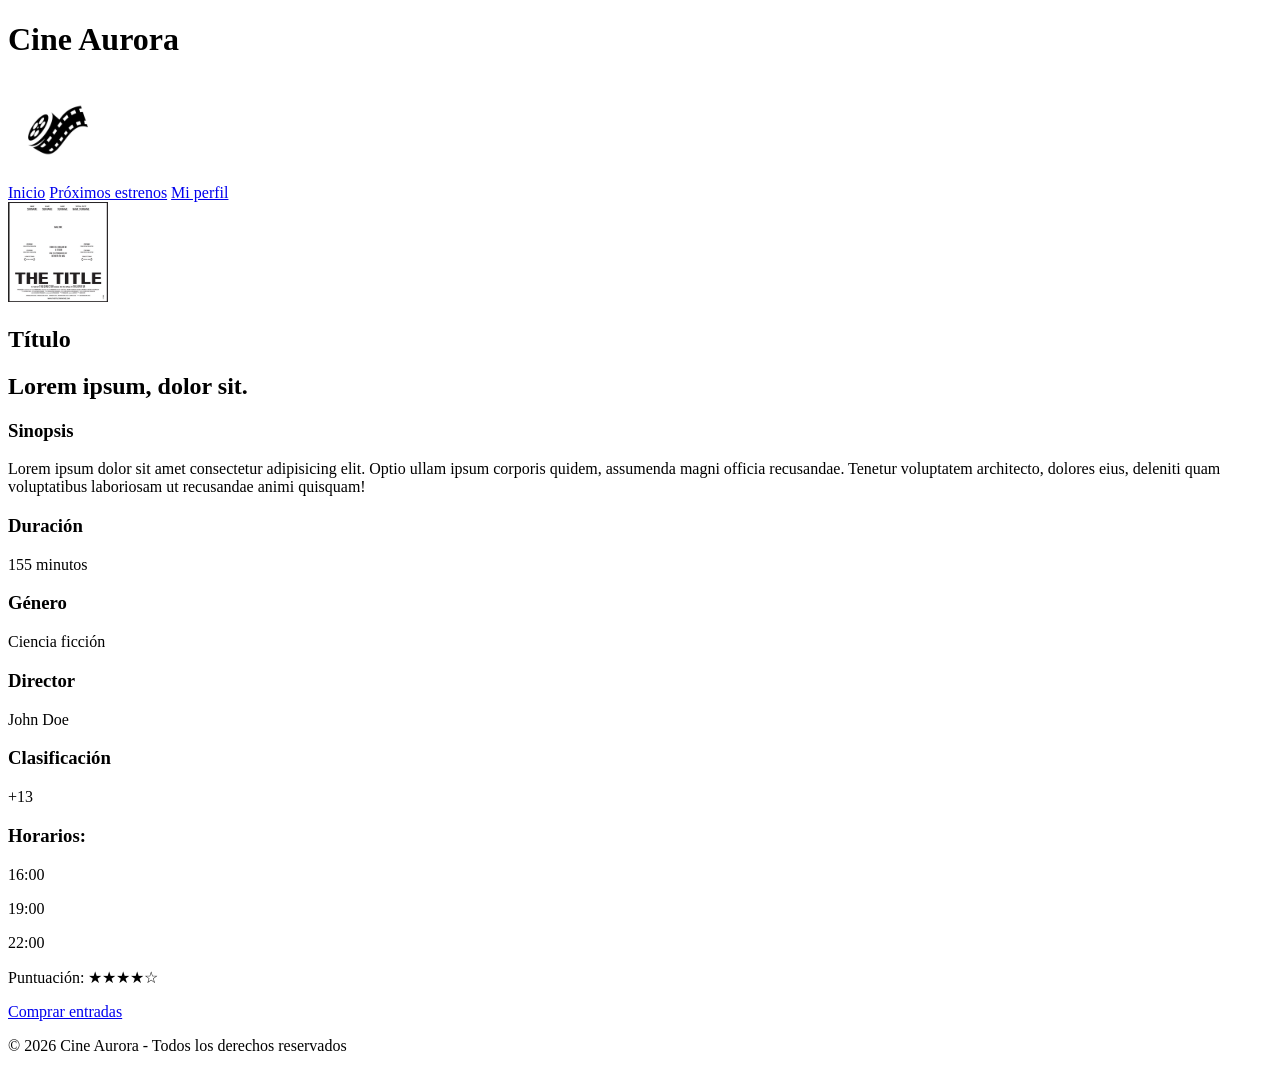
==== pages/detalle.html @ 2ca14af8 "Archivos iniciales TP2 - Prog III - 2026" ====
<!doctype html>
<html lang="es">
  <head>
    <meta charset="UTF-8" />
    <meta name="viewport" content="width=device-width, initial-scale=1.0" />
    <title>Cine Aurora 📽️</title>
    <meta name="description" content="Cine Aurora - Detalle de la película." />
    <link rel="icon" href="../assets/favicon/logo-cine.png" />
    <link rel="stylesheet" href="../css/style.css" />
  </head>
  <body>
    <header>
      <div>
        <h1>Cine Aurora</h1>
        <img src="../assets/favicon/logo-cine.png" alt="logo-cine-aurora" />
      </div>
      <div>
        <nav>
          <a href="../index.html">Inicio</a>
          <a href="../pages/estrenos.html">Próximos estrenos</a>
          <a href="../pages/login.html">Mi perfil</a>
        </nav>
      </div>
    </header>

    <main>
      <section>
        <div>
          <img src="../assets/img/poster-1.png" alt="Póster" />
        </div>
        <div>
          <div>
            <h1>Título</h1>
            <h2>Lorem ipsum, dolor sit.</h2>
          </div>
          <div>
            <h3>Sinopsis</h3>
            <p>
              Lorem ipsum dolor sit amet consectetur adipisicing elit. Optio
              ullam ipsum corporis quidem, assumenda magni officia recusandae.
              Tenetur voluptatem architecto, dolores eius, deleniti quam
              voluptatibus laboriosam ut recusandae animi quisquam!
            </p>
          </div>
          <div>
            <h3>Duración</h3>
            <p>155 minutos</p>
          </div>

          <div>
            <h3>Género</h3>
            <p>Ciencia ficción</p>
          </div>

          <div>
            <h3>Director</h3>
            <p>John Doe</p>
          </div>

          <div>
            <h3>Clasificación</h3>
            <p>+13</p>
          </div>
          <div>
            <h3>Horarios:</h3>
            <p>16:00</p>
            <p>19:00</p>
            <p>22:00</p>
          </div>
          <div>
            <p>Puntuación: ★★★★☆</p>
          </div>
          <a
            href="#"
            onclick="
              alert('Lo sentimos, en este momento no funciona nuestro sistema')
            "
            >Comprar entradas</a
          >
        </div>
      </section>
    </main>

    <footer>
      <p>&copy; 2026 Cine Aurora - Todos los derechos reservados</p>
    </footer>
  </body>
</html>
---- css/style.css ----
@import url(./components/poster.css); /* solo tiene modificado las dimensiones de las img */

/* Paletas de colores que pueden usar: */

/* Paleta 1: */
/*:root {
  --color-fondo: #0f172a;
  --color-superficie: #1e293b;
  --color-primario: #e11d48;
  --color-secundario: #f59e0b;
  --color-texto: #f8fafc;
  --color-texto-suave: #94a3b8;
}*/

/* Paleta 2: */
/*:root {
  --color-fondo: #fff8e7;
  --color-superficie: #ffe8a3;
  --color-primario: #e63946;
  --color-secundario: #ffb703;
  --color-texto: #1d3557;
  --color-texto-suave: #457b9d;
}*/

/* Paleta 3: */
/*:root {
  --color-fondo: #141414;
  --color-superficie: #1f1f1f;
  --color-primario: #e50914;
  --color-secundario: #00b4d8;
  --color-texto: #ffffff;
  --color-texto-suave: #b3b3b3;
}*/
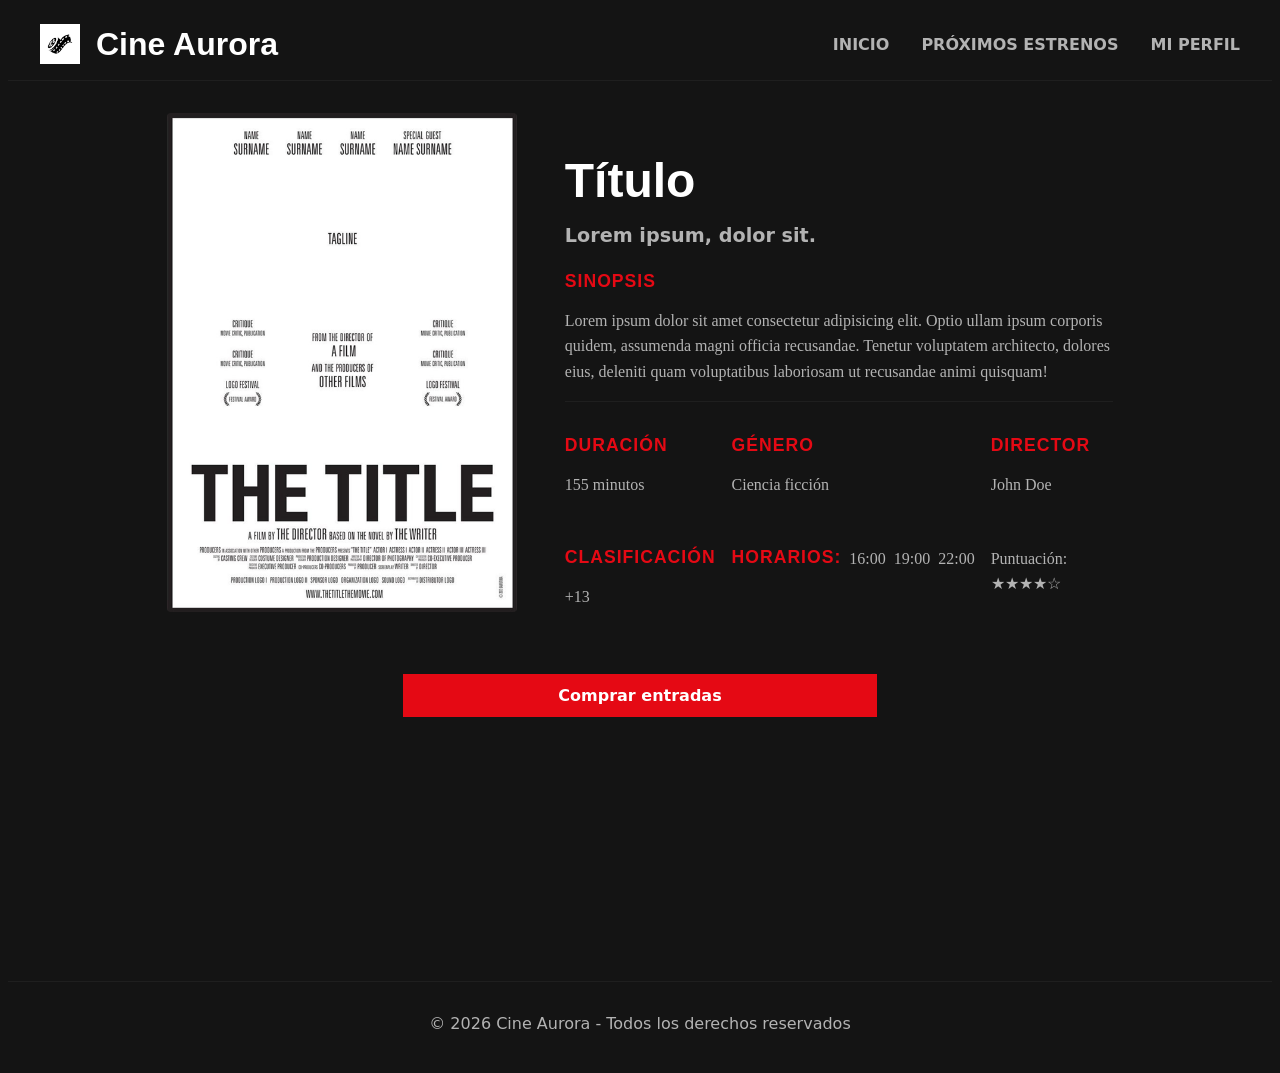
==== commit 18767bc0: "Estructura html y estilos css completos" ====
--- a/pages/detalle.html
+++ b/pages/detalle.html
@@ -9,31 +9,33 @@
     <link rel="stylesheet" href="../css/style.css" />
   </head>
   <body>
-    <header>
-      <div>
-        <h1>Cine Aurora</h1>
-        <img src="../assets/favicon/logo-cine.png" alt="logo-cine-aurora" />
+    
+    <header class="header">
+      <div class="header-logo-container">
+        <img class="header-logo-img" src="../assets/favicon/logo-cine.png" alt="logo-cine-aurora" />
+        <h1 class="header-logo-titulo">Cine Aurora</h1>
       </div>
-      <div>
-        <nav>
-          <a href="../index.html">Inicio</a>
-          <a href="../pages/estrenos.html">Próximos estrenos</a>
-          <a href="../pages/login.html">Mi perfil</a>
-        </nav>
-      </div>
+      <nav class="header-nav">
+          <a class="header-nav-link" href="../index.html">Inicio</a>
+          <a class="header-nav-link" href="./estrenos.html">Próximos estrenos</a>
+          <a class="header-nav-link" href="./login.html">Mi perfil</a>
+      </nav>
     </header>
 
-    <main>
-      <section>
-        <div>
-          <img src="../assets/img/poster-1.png" alt="Póster" />
+    <main class="main-container">
+      <section class="detalles">
+        <div class="detalles-poster">
+          <img class="detalles-img" src="../assets/img/poster-1.png" alt="Póster" />
         </div>
-        <div>
-          <div>
+        
+        <div class="detalles-info">
+          
+          <div class="detalles-header">
             <h1>Título</h1>
             <h2>Lorem ipsum, dolor sit.</h2>
           </div>
-          <div>
+
+          <div class="detalles-sinopsis">
             <h3>Sinopsis</h3>
             <p>
               Lorem ipsum dolor sit amet consectetur adipisicing elit. Optio
@@ -42,47 +44,52 @@
               voluptatibus laboriosam ut recusandae animi quisquam!
             </p>
           </div>
-          <div>
-            <h3>Duración</h3>
-            <p>155 minutos</p>
+
+          <div class="detalles-grid-datos">
+          
+            <div class="detalles-datos-duracion">
+              <h3>Duración</h3>
+              <p>155 minutos</p>
+            </div>
+
+            <div class="detalles-datos-genero">
+              <h3>Género</h3>
+              <p>Ciencia ficción</p>
+            </div>
+
+            <div class="detalles-datos-director">
+              <h3>Director</h3>
+              <p>John Doe</p>
+            </div>
+
+            <div class="detalles-datos-clasificacion">
+              <h3>Clasificación</h3>
+              <p>+13</p>
+            </div>
+            <div class="detalles-datos-horarios">
+              <h3>Horarios:</h3>
+              <p>16:00</p>
+              <p>19:00</p>
+              <p>22:00</p>
+            </div>
+            <div class="detalles-datos-puntuacion">
+              <p>Puntuación: ★★★★☆</p>
+            </div>
           </div>
 
-          <div>
-            <h3>Género</h3>
-            <p>Ciencia ficción</p>
-          </div>
+        </section>
+        
+        <div class="detalles-btn-comprar">
+          <a class="card-btn" href="#" 
+            onclick=" alert('Lo sentimos, en este momento no funciona nuestro sistema') "
+            >Comprar entradas
+          </a>
+        </div>
 
-          <div>
-            <h3>Director</h3>
-            <p>John Doe</p>
-          </div>
-
-          <div>
-            <h3>Clasificación</h3>
-            <p>+13</p>
-          </div>
-          <div>
-            <h3>Horarios:</h3>
-            <p>16:00</p>
-            <p>19:00</p>
-            <p>22:00</p>
-          </div>
-          <div>
-            <p>Puntuación: ★★★★☆</p>
-          </div>
-          <a
-            href="#"
-            onclick="
-              alert('Lo sentimos, en este momento no funciona nuestro sistema')
-            "
-            >Comprar entradas</a
-          >
-        </div>
-      </section>
     </main>
 
-    <footer>
-      <p>&copy; 2026 Cine Aurora - Todos los derechos reservados</p>
+    <footer class="footer">
+      <p class="footer-text">&copy; 2026 Cine Aurora - Todos los derechos reservados</p>
     </footer>
   </body>
 </html>
--- a/css/style.css
+++ b/css/style.css
@@ -1,33 +1,188 @@
-@import url(./components/poster.css); /* solo tiene modificado las dimensiones de las img */
+@import url(./components/header.css);
+@import url(./components/footer.css);
 
-/* Paletas de colores que pueden usar: */
+@import url(./components/poster.css);
+@import url(./components/buttons.css);
+@import url(./components/cards.css);
+@import url(./components/form.css);
+@import url(./components/grids.css);
 
-/* Paleta 1: */
-/*:root {
-  --color-fondo: #0f172a;
-  --color-superficie: #1e293b;
-  --color-primario: #e11d48;
-  --color-secundario: #f59e0b;
-  --color-texto: #f8fafc;
-  --color-texto-suave: #94a3b8;
-}*/
 
-/* Paleta 2: */
-/*:root {
-  --color-fondo: #fff8e7;
-  --color-superficie: #ffe8a3;
-  --color-primario: #e63946;
-  --color-secundario: #ffb703;
-  --color-texto: #1d3557;
-  --color-texto-suave: #457b9d;
-}*/
+html {
+  background-color: var(--color-fondo);
+  box-sizing: border-box;
+}
+*, *:before, *:after {
+  box-sizing: inherit;
+}
 
-/* Paleta 3: */
-/*:root {
+:root {
+  /* Paleta 3: COLORES*/
   --color-fondo: #141414;
   --color-superficie: #1f1f1f;
   --color-primario: #e50914;
   --color-secundario: #00b4d8;
   --color-texto: #ffffff;
   --color-texto-suave: #b3b3b3;
-}*/
+
+  /* Tipografías*/
+  --fuente-principal: 'Inter', system-ui, sans-serif;
+  --fuente-titulos: 'Oswald', sans-serif; /* Muy estilo cine */
+
+  /* Regla de los 4px (Requisito 77) */
+  --space-1: 4px;
+  --space-2: 8px;
+  --space-3: 12px;
+  --space-4: 16px;
+  --space-5: 20px;
+  --space-6: 24px;
+  --space-8: 32px;
+  --space-12: 48px;
+  --space-16: 64px;
+
+}
+
+
+/* ESTILOS INFORMACION/TEXTO DE DETALLES.HTML */
+
+/* Título de la película */
+.detalles-header h1 {
+  font-family: var(--fuente-titulos);
+  font-size: 3rem;
+  color: var(--color-texto);
+  margin-bottom: var(--space-1);
+}
+
+.detalles-header h2 {
+  font-family: var(--fuente-principal);
+  color: var(--color-texto-suave);
+  font-size: 1.2rem;
+  margin-bottom: var(--space-6);
+}
+
+/* Títulos de sección (SINOPSIS, DURACIÓN, etc.) */
+.detalles-info h3 {
+  font-family: var(--fuente-titulos);
+  color: var(--color-primario);
+  font-size: 1.1rem;
+  letter-spacing: 1px;
+  margin-bottom: var(--space-2);
+  text-transform: uppercase;
+}
+
+.detalles-info p {
+  color: var(--color-texto-suave);
+  line-height: 1.6;
+  margin-bottom: var(--space-4);
+}
+
+.detalles-datos-horarios {
+  display: flex;
+  flex-direction: row;
+  gap: var(--space-2);
+}
+/* - FIN ESTILOS DETALLES */
+
+
+/* FORMULARIO LOGIN : ESTILOS DE INFORMACION DE REGISTRO */
+.login-registrarse {
+  text-align: center;
+  margin-top: var(--space-6);
+}
+
+.login-registrarse-texto {
+  color: var(--color-texto-suave);
+  font-family: var(--fuente-principal);
+}
+
+.login-registrarse-link {
+  color: var(--color-primario);
+  text-decoration: none;
+  font-weight: bold;
+}
+
+.login-registrarse-link:hover {
+  text-decoration: underline;
+}
+/* - FIN FORMULARIO LOGIN */
+
+
+/* PERFIL */
+
+.datos-titulo {
+  font-family: var(--fuente-titulos);
+  color: var(--color-primario);
+  margin-bottom: var(--space-8);
+  text-transform: uppercase;
+  font-size: var(--space-8);
+  text-align: center;
+}
+
+.datos-bienvenida {
+  display: flex;
+  align-items: center;
+  gap: var(--space-6);
+  
+  margin-bottom: var(--space-8);
+  padding-bottom: var(--space-8);
+
+  border-bottom: 1px solid var(--color-texto-suave);
+}
+
+.datos-bienvenida-img {
+  width: 100px;
+  height: 100px;
+  border-radius: 50%;
+  border: 2px solid var(--color-texto);
+  object-fit: cover;
+  background-color: var(--color-superficie);
+}
+
+.datos-bienvenida-texto {
+  font-size: var(--space-6);
+  color: var(--color-texto);
+}
+
+.datos-user p {
+  color: var(--color-texto-suave);
+  margin-bottom: var(--space-2);
+  font-size: var(--space-4);
+}
+
+.actividad-titulo {
+  font-family: var(--fuente-titulos);
+  text-transform: uppercase;
+  border-bottom: 1px solid var(--color-texto-suave);
+  padding-bottom: var(--space-2);
+  font-size: var(--space-6);
+  color: var(--color-texto);
+  margin-bottom: var(--space-6);
+}
+
+.actividad-lista {
+  list-style: none;
+  padding: 0;
+}
+
+.actividad-pelicula {
+  display: flex;
+  align-items: center;
+  gap: var(--space-4);
+  padding: var(--space-3) 0;
+  border-bottom: 1px solid var(--color-texto-suave);
+  margin: var(--space-4) 0;
+}
+
+.actividad-icono {
+  color: var(--color-primario);
+  font-size: var(--space-6);
+}
+
+.actividad-pelicula-titulo {
+  color: var(--color-texto-suave);
+  margin: 0;
+}
+
+.actividad-pelicula-titulo small {
+  opacity: 0.6;
+}
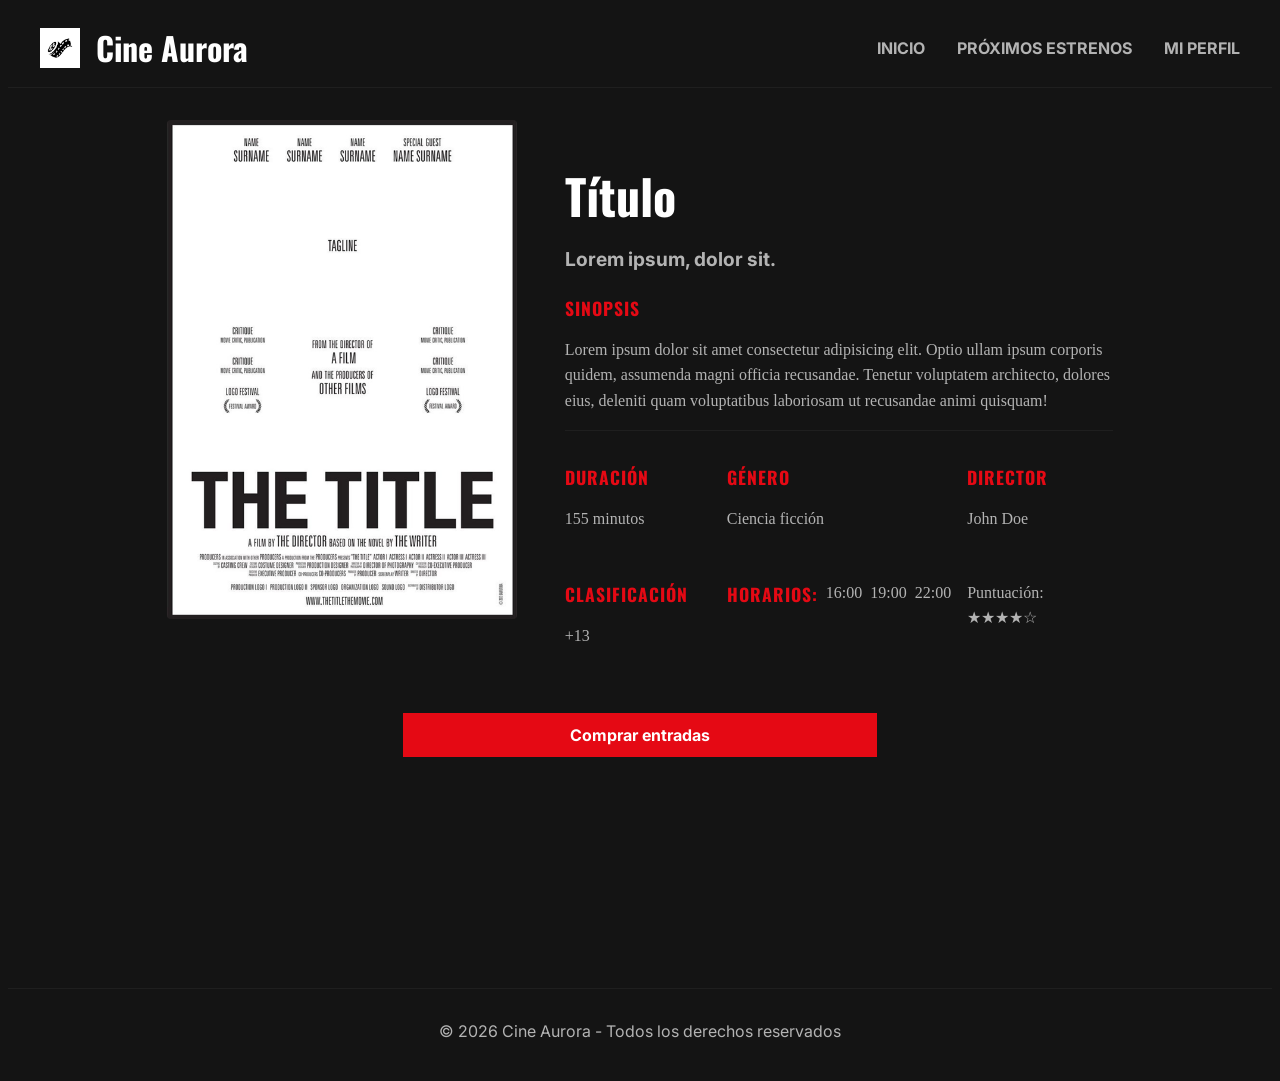
==== commit 35bef831: "corregi estructura html de detalle, importe google fonts y actualice cartelera" ====
--- a/pages/detalle.html
+++ b/pages/detalle.html
@@ -76,7 +76,7 @@
               <p>Puntuación: ★★★★☆</p>
             </div>
           </div>
-
+        </div>
         </section>
         
         <div class="detalles-btn-comprar">
--- a/css/style.css
+++ b/css/style.css
@@ -1,3 +1,7 @@
+/* Importación de fuentes */
+@import url('https://fonts.googleapis.com/css2?family=Inter:wght@400;700&family=Oswald:wght@400;700&display=swap');
+
+/* Importación de componentes */
 @import url(./components/header.css);
 @import url(./components/footer.css);
 
@@ -8,6 +12,7 @@
 @import url(./components/grids.css);
 
 
+/* Estilos globales */
 html {
   background-color: var(--color-fondo);
   box-sizing: border-box;
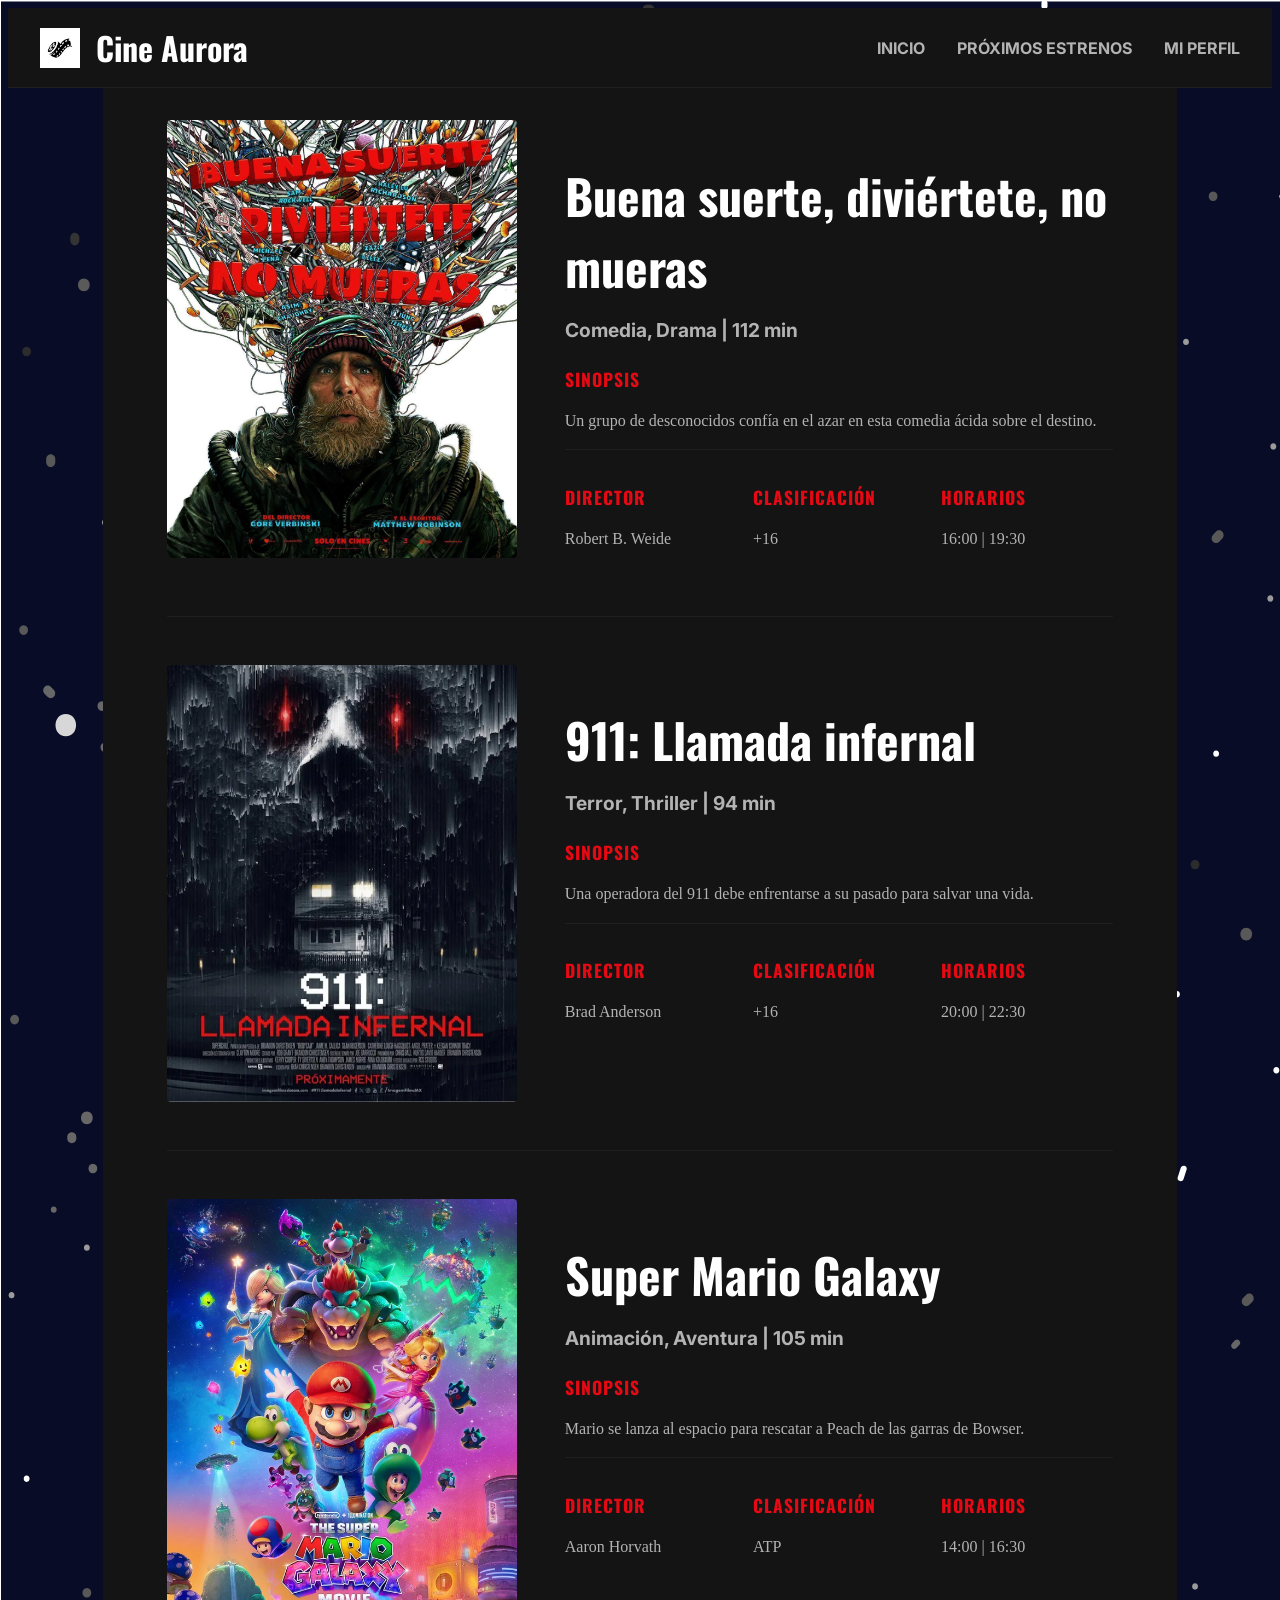
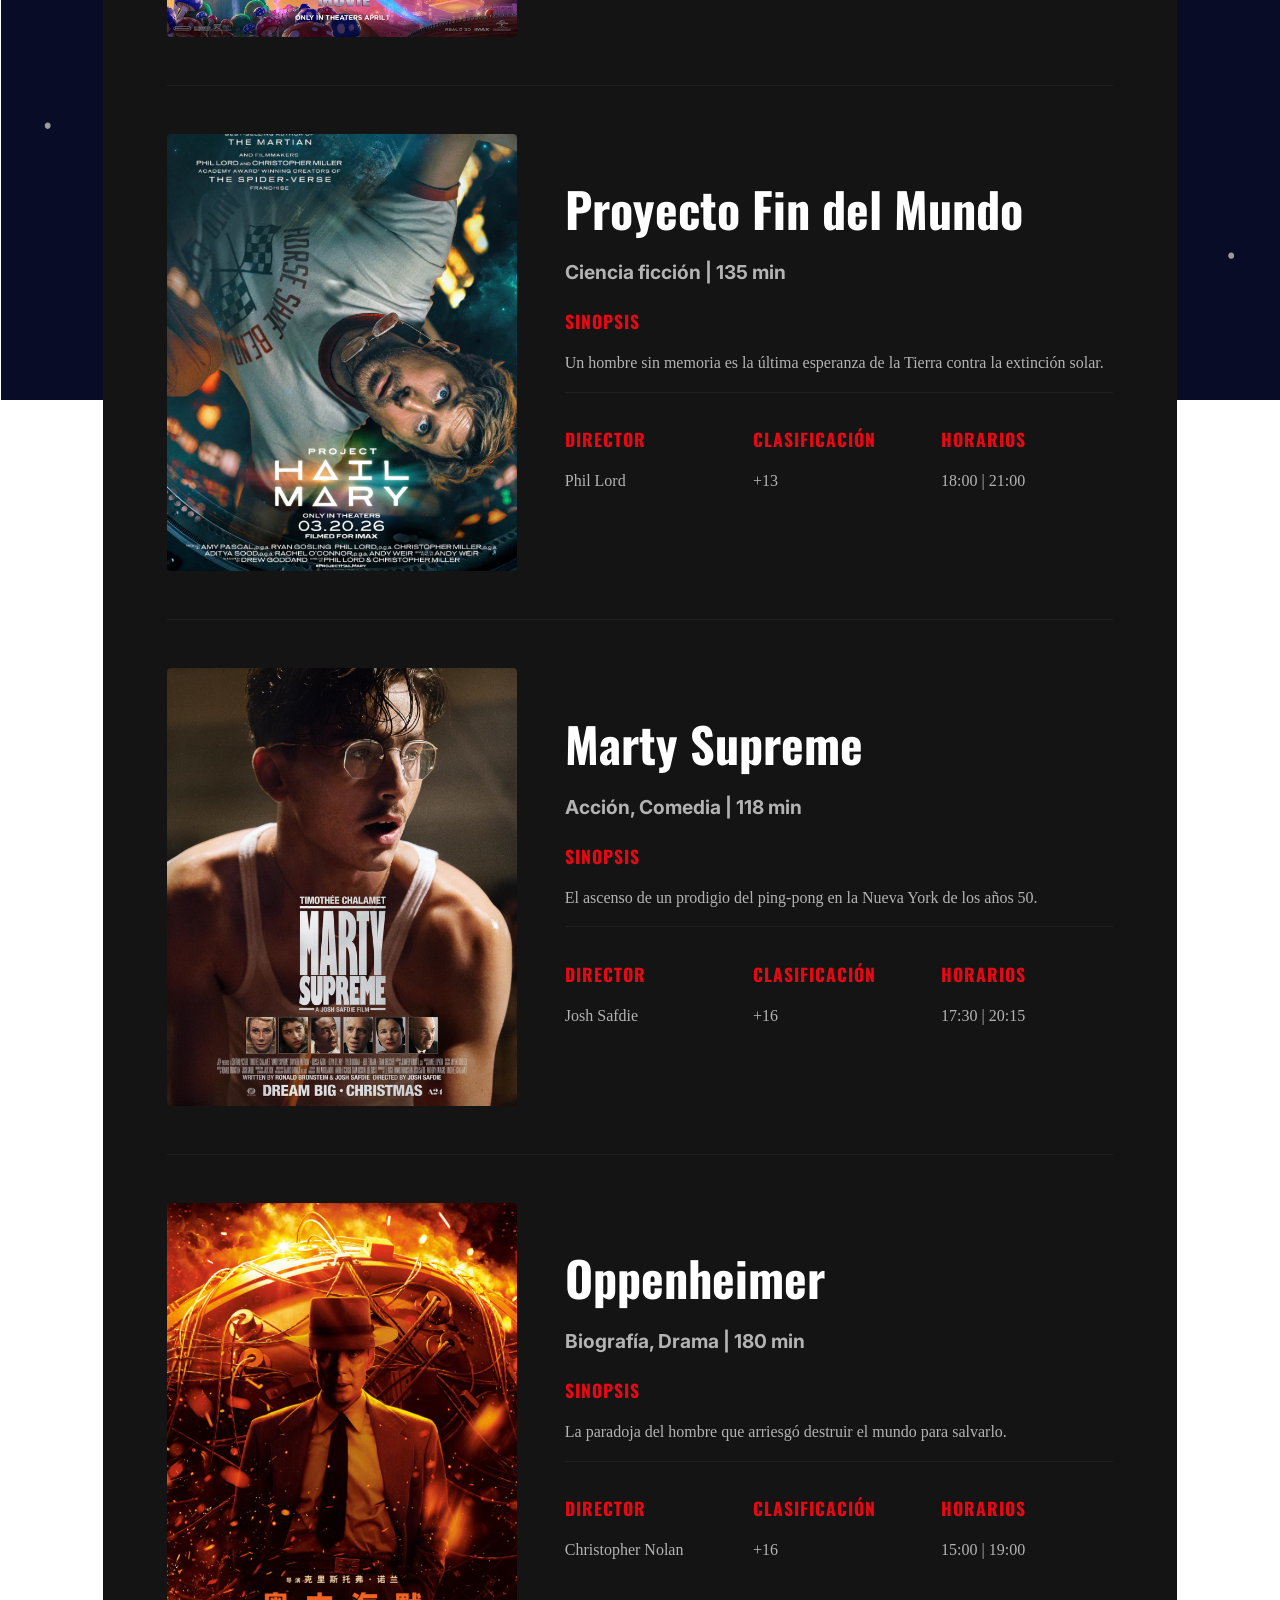
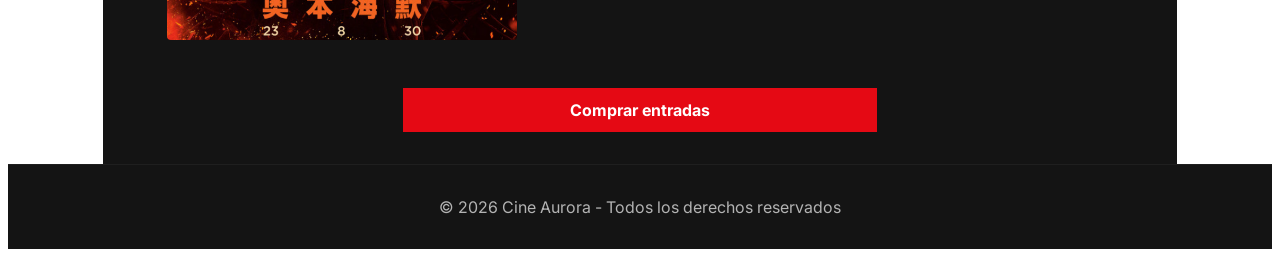
==== commit ebd2c2ee: "Complete detalle.html page by David Cardozo" ====
--- a/pages/detalle.html
+++ b/pages/detalle.html
@@ -1,95 +1,230 @@
 <!doctype html>
 <html lang="es">
-  <head>
-    <meta charset="UTF-8" />
-    <meta name="viewport" content="width=device-width, initial-scale=1.0" />
-    <title>Cine Aurora 📽️</title>
-    <meta name="description" content="Cine Aurora - Detalle de la película." />
-    <link rel="icon" href="../assets/favicon/logo-cine.png" />
-    <link rel="stylesheet" href="../css/style.css" />
-  </head>
-  <body>
-    
-    <header class="header">
-      <div class="header-logo-container">
-        <img class="header-logo-img" src="../assets/favicon/logo-cine.png" alt="logo-cine-aurora" />
-        <h1 class="header-logo-titulo">Cine Aurora</h1>
-      </div>
-      <nav class="header-nav">
-          <a class="header-nav-link" href="../index.html">Inicio</a>
-          <a class="header-nav-link" href="./estrenos.html">Próximos estrenos</a>
-          <a class="header-nav-link" href="./login.html">Mi perfil</a>
-      </nav>
-    </header>
-
-    <main class="main-container">
-      <section class="detalles">
-        <div class="detalles-poster">
-          <img class="detalles-img" src="../assets/img/poster-1.png" alt="Póster" />
-        </div>
-        
-        <div class="detalles-info">
-          
-          <div class="detalles-header">
-            <h1>Título</h1>
-            <h2>Lorem ipsum, dolor sit.</h2>
-          </div>
-
-          <div class="detalles-sinopsis">
-            <h3>Sinopsis</h3>
-            <p>
-              Lorem ipsum dolor sit amet consectetur adipisicing elit. Optio
-              ullam ipsum corporis quidem, assumenda magni officia recusandae.
-              Tenetur voluptatem architecto, dolores eius, deleniti quam
-              voluptatibus laboriosam ut recusandae animi quisquam!
-            </p>
-          </div>
-
-          <div class="detalles-grid-datos">
-          
-            <div class="detalles-datos-duracion">
-              <h3>Duración</h3>
-              <p>155 minutos</p>
-            </div>
-
-            <div class="detalles-datos-genero">
-              <h3>Género</h3>
-              <p>Ciencia ficción</p>
-            </div>
-
-            <div class="detalles-datos-director">
-              <h3>Director</h3>
-              <p>John Doe</p>
-            </div>
-
-            <div class="detalles-datos-clasificacion">
-              <h3>Clasificación</h3>
-              <p>+13</p>
-            </div>
-            <div class="detalles-datos-horarios">
-              <h3>Horarios:</h3>
-              <p>16:00</p>
-              <p>19:00</p>
-              <p>22:00</p>
-            </div>
-            <div class="detalles-datos-puntuacion">
-              <p>Puntuación: ★★★★☆</p>
-            </div>
-          </div>
-        </div>
-        </section>
-        
-        <div class="detalles-btn-comprar">
-          <a class="card-btn" href="#" 
-            onclick=" alert('Lo sentimos, en este momento no funciona nuestro sistema') "
-            >Comprar entradas
-          </a>
-        </div>
-
-    </main>
-
-    <footer class="footer">
-      <p class="footer-text">&copy; 2026 Cine Aurora - Todos los derechos reservados</p>
-    </footer>
-  </body>
+
+<head>
+  <meta charset="UTF-8" />
+  <meta name="viewport" content="width=device-width, initial-scale=1.0" />
+  <title>Cine Aurora 📽️ - Detalles de Películas</title>
+  <link rel="icon" href="../assets/favicon/logo-cine.png" />
+  <link rel="stylesheet" href="../css/style.css" />
+</head>
+
+<body>
+
+  <header class="header">
+    <div class="header-logo-container">
+      <img class="header-logo-img" src="../assets/favicon/logo-cine.png" alt="logo-cine-aurora" />
+      <h1 class="header-logo-titulo">Cine Aurora</h1>
+    </div>
+    <nav class="header-nav">
+      <a class="header-nav-link" href="../index.html">Inicio</a>
+      <a class="header-nav-link" href="./estrenos.html">Próximos estrenos</a>
+      <a class="header-nav-link" href="./login.html">Mi perfil</a>
+    </nav>
+  </header>
+
+  <main class="main-container">
+
+    <section id="peli-1" class="detalles">
+      <div class="detalles-poster">
+        <img class="detalles-img" src="../assets/img/cartelera-poster-1.png" alt="Buena suerte" />
+      </div>
+      <div class="detalles-info">
+        <div class="detalles-header">
+          <h1>Buena suerte, diviértete, no mueras</h1>
+          <h2>Comedia, Drama | 112 min</h2>
+        </div>
+        <div class="detalles-sinopsis">
+          <h3>Sinopsis</h3>
+          <p>Un grupo de desconocidos confía en el azar en esta comedia ácida sobre el destino.</p>
+        </div>
+        <div class="detalles-grid-datos">
+          <div>
+            <h3>Director</h3>
+            <p>Robert B. Weide</p>
+          </div>
+          <div>
+            <h3>Clasificación</h3>
+            <p>+16</p>
+          </div>
+          <div>
+            <h3>Horarios</h3>
+            <p>16:00 | 19:30</p>
+          </div>
+        </div>
+      </div>
+    </section>
+
+    <hr class="divisor-pelis">
+
+    <section id="peli-2" class="detalles">
+      <div class="detalles-poster">
+        <img class="detalles-img" src="../assets/img/cartelera-poster-2.png" alt="911" />
+      </div>
+      <div class="detalles-info">
+        <div class="detalles-header">
+          <h1>911: Llamada infernal</h1>
+          <h2>Terror, Thriller | 94 min</h2>
+        </div>
+        <div class="detalles-sinopsis">
+          <h3>Sinopsis</h3>
+          <p>Una operadora del 911 debe enfrentarse a su pasado para salvar una vida.</p>
+        </div>
+        <div class="detalles-grid-datos">
+          <div>
+            <h3>Director</h3>
+            <p>Brad Anderson</p>
+          </div>
+          <div>
+            <h3>Clasificación</h3>
+            <p>+16</p>
+          </div>
+          <div>
+            <h3>Horarios</h3>
+            <p>20:00 | 22:30</p>
+          </div>
+        </div>
+      </div>
+    </section>
+
+    <hr class="divisor-pelis">
+
+    <section id="peli-3" class="detalles">
+      <div class="detalles-poster">
+        <img class="detalles-img" src="../assets/img/cartelera-poster-3.png" alt="Mario" />
+      </div>
+      <div class="detalles-info">
+        <div class="detalles-header">
+          <h1>Super Mario Galaxy</h1>
+          <h2>Animación, Aventura | 105 min</h2>
+        </div>
+        <div class="detalles-sinopsis">
+          <h3>Sinopsis</h3>
+          <p>Mario se lanza al espacio para rescatar a Peach de las garras de Bowser.</p>
+        </div>
+        <div class="detalles-grid-datos">
+          <div>
+            <h3>Director</h3>
+            <p>Aaron Horvath</p>
+          </div>
+          <div>
+            <h3>Clasificación</h3>
+            <p>ATP</p>
+          </div>
+          <div>
+            <h3>Horarios</h3>
+            <p>14:00 | 16:30</p>
+          </div>
+        </div>
+      </div>
+    </section>
+
+    <hr class="divisor-pelis">
+
+    <section id="peli-4" class="detalles">
+      <div class="detalles-poster">
+        <img class="detalles-img" src="../assets/img/cartelera-poster-4.png" alt="Project Hail Mary" />
+      </div>
+      <div class="detalles-info">
+        <div class="detalles-header">
+          <h1>Proyecto Fin del Mundo</h1>
+          <h2>Ciencia ficción | 135 min</h2>
+        </div>
+        <div class="detalles-sinopsis">
+          <h3>Sinopsis</h3>
+          <p>Un hombre sin memoria es la última esperanza de la Tierra contra la extinción solar.</p>
+        </div>
+        <div class="detalles-grid-datos">
+          <div>
+            <h3>Director</h3>
+            <p>Phil Lord</p>
+          </div>
+          <div>
+            <h3>Clasificación</h3>
+            <p>+13</p>
+          </div>
+          <div>
+            <h3>Horarios</h3>
+            <p>18:00 | 21:00</p>
+          </div>
+        </div>
+      </div>
+    </section>
+
+    <hr class="divisor-pelis">
+
+    <section id="peli-5" class="detalles">
+      <div class="detalles-poster">
+        <img class="detalles-img" src="../assets/img/cartelera-poster-5.png" alt="Marty Supreme" />
+      </div>
+      <div class="detalles-info">
+        <div class="detalles-header">
+          <h1>Marty Supreme</h1>
+          <h2>Acción, Comedia | 118 min</h2>
+        </div>
+        <div class="detalles-sinopsis">
+          <h3>Sinopsis</h3>
+          <p>El ascenso de un prodigio del ping-pong en la Nueva York de los años 50.</p>
+        </div>
+        <div class="detalles-grid-datos">
+          <div>
+            <h3>Director</h3>
+            <p>Josh Safdie</p>
+          </div>
+          <div>
+            <h3>Clasificación</h3>
+            <p>+16</p>
+          </div>
+          <div>
+            <h3>Horarios</h3>
+            <p>17:30 | 20:15</p>
+          </div>
+        </div>
+      </div>
+    </section>
+
+    <hr class="divisor-pelis">
+
+    <section id="peli-6" class="detalles">
+      <div class="detalles-poster">
+        <img class="detalles-img" src="../assets/img/cartelera-poster-6.png" alt="Oppenheimer" />
+      </div>
+      <div class="detalles-info">
+        <div class="detalles-header">
+          <h1>Oppenheimer</h1>
+          <h2>Biografía, Drama | 180 min</h2>
+        </div>
+        <div class="detalles-sinopsis">
+          <h3>Sinopsis</h3>
+          <p>La paradoja del hombre que arriesgó destruir el mundo para salvarlo.</p>
+        </div>
+        <div class="detalles-grid-datos">
+          <div>
+            <h3>Director</h3>
+            <p>Christopher Nolan</p>
+          </div>
+          <div>
+            <h3>Clasificación</h3>
+            <p>+16</p>
+          </div>
+          <div>
+            <h3>Horarios</h3>
+            <p>15:00 | 19:00</p>
+          </div>
+        </div>
+      </div>
+    </section>
+
+    <div class="detalles-btn-comprar">
+      <a class="card-btn" href="#" onclick="alert('Lo sentimos, en este momento no funciona nuestro sistema')">Comprar
+        entradas</a>
+    </div>
+
+  </main>
+
+  <footer class="footer">
+    <p class="footer-text">&copy; 2026 Cine Aurora - Todos los derechos reservados</p>
+  </footer>
+</body>
+
 </html>
--- a/css/style.css
+++ b/css/style.css
@@ -14,10 +14,17 @@
 
 /* Estilos globales */
 html {
-  background-color: var(--color-fondo);
   box-sizing: border-box;
 }
-*, *:before, *:after {
+
+body {
+  background-image: url(../assets/img/background-pattern.svg);
+  background-repeat: no-repeat;
+}
+
+*,
+*:before,
+*:after {
   box-sizing: inherit;
 }
 
@@ -32,7 +39,8 @@
 
   /* Tipografías*/
   --fuente-principal: 'Inter', system-ui, sans-serif;
-  --fuente-titulos: 'Oswald', sans-serif; /* Muy estilo cine */
+  --fuente-titulos: 'Oswald', sans-serif;
+  /* Muy estilo cine */
 
   /* Regla de los 4px (Requisito 77) */
   --space-1: 4px;
@@ -86,6 +94,7 @@
   flex-direction: row;
   gap: var(--space-2);
 }
+
 /* - FIN ESTILOS DETALLES */
 
 
@@ -109,6 +118,7 @@
 .login-registrarse-link:hover {
   text-decoration: underline;
 }
+
 /* - FIN FORMULARIO LOGIN */
 
 
@@ -127,7 +137,7 @@
   display: flex;
   align-items: center;
   gap: var(--space-6);
-  
+
   margin-bottom: var(--space-8);
   padding-bottom: var(--space-8);
 
@@ -190,4 +200,4 @@
 
 .actividad-pelicula-titulo small {
   opacity: 0.6;
-}+}
